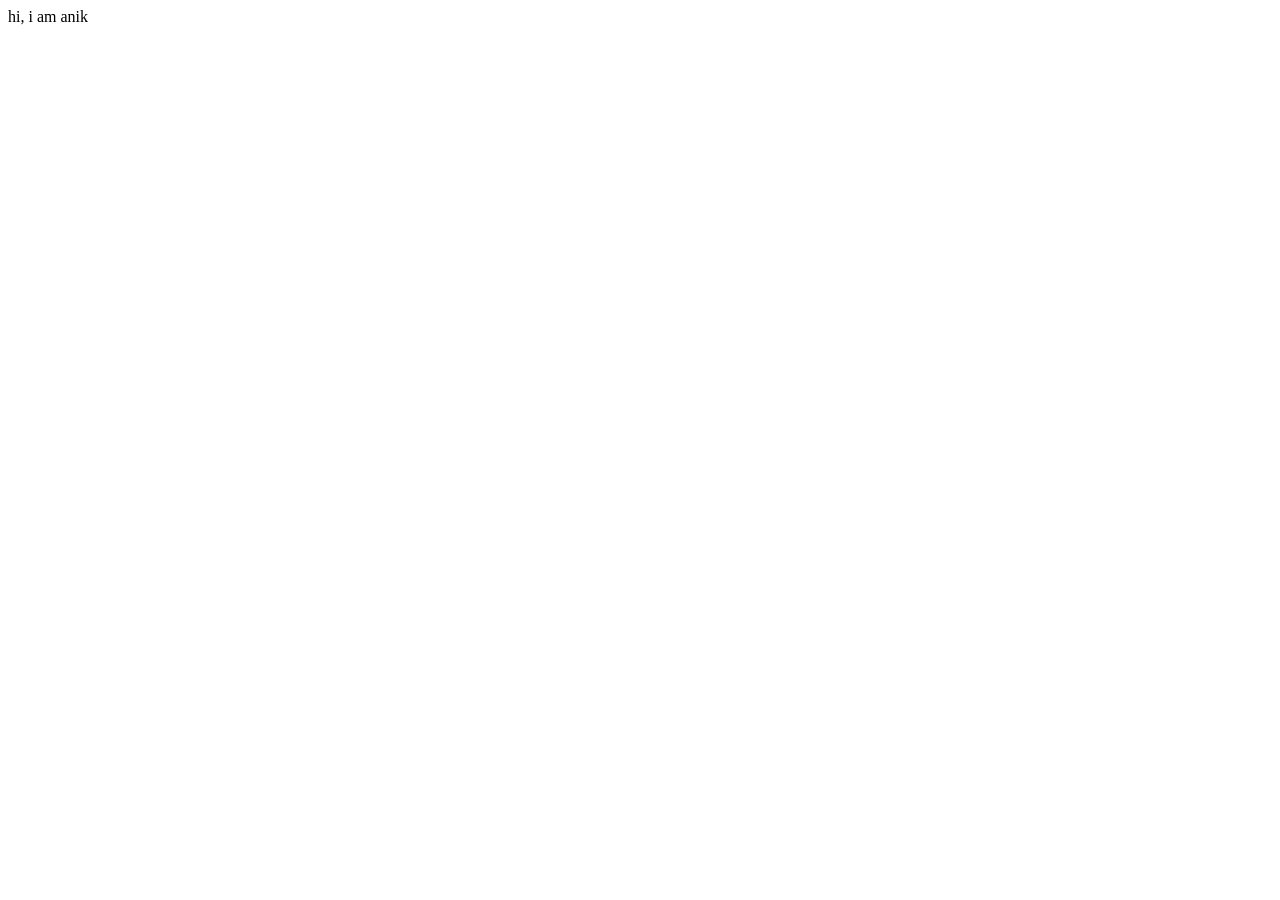
==== index.html @ 0a17de77 "first commit" ====
<!DOCTYPE html>
<html lang="en">
<head>
    <meta charset="UTF-8">
    <meta name="viewport" content="width=device-width, initial-scale=1.0">
    <title>Document</title>
    <link rel="stylesheet" href="style.css">
</head>
<body>
   hi, i am anik 
</body>
</html>
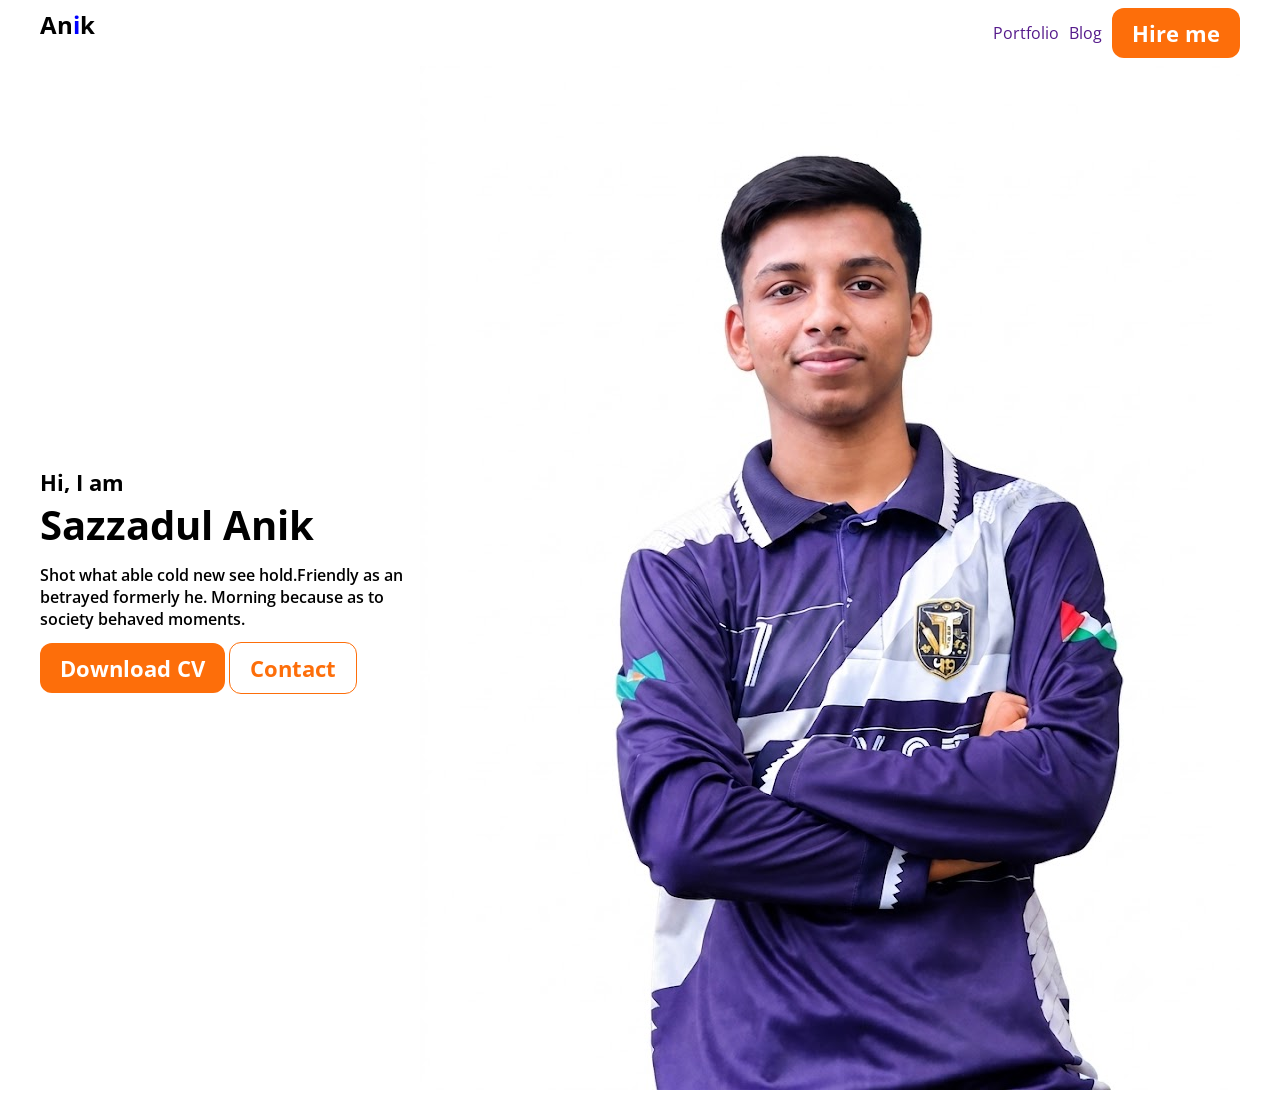
==== commit c5c98cf0: "b-14-web-portfolio" ====
--- a/index.html
+++ b/index.html
@@ -5,8 +5,44 @@
     <meta name="viewport" content="width=device-width, initial-scale=1.0">
     <title>Document</title>
     <link rel="stylesheet" href="style.css">
+
+<link rel="preconnect" href="https://fonts.googleapis.com">
+<link rel="preconnect" href="https://fonts.gstatic.com" crossorigin>
+<link href="https://fonts.googleapis.com/css2?family=Open+Sans:ital,wght@0,300..800;1,300..800&display=swap" rel="stylesheet">
 </head>
 <body>
-   hi, i am anik 
+   
+<header>
+    <nav class="container">
+        <h2 class="logo">An<span class="logo-i">i</span>k</h2>
+
+<ul>
+    <li><a href="">Portfolio</a></li>
+    <li><a href="">Blog</a></li>
+    <li><button class="common-button">Hire me</button></li>
+</ul>
+
+    </nav>
+</header>
+
+<section class="hero-parent container">
+
+    <div class="hero-left">
+        <p class="hero-left-p-1">Hi, I am</p>
+        <h2>Sazzadul Anik</h2>
+        <p  class="hero-left-p-2">Shot what able cold new see hold.Friendly as an betrayed formerly he. Morning because as to society behaved moments.</p>
+    
+        <div class="hero-left-button-parent">
+        <button class="common-button">Download CV</button>
+        <button class="outline-button">Contact</button>
+      </div>
+    </div>
+    </div>
+
+    <div class="hero-right">
+<img src="anik's pic.jfif" alt="">
+    </div>
+</section>
+
 </body>
 </html>
--- a/style.css
+++ b/style.css
@@ -0,0 +1,106 @@
+*{
+    padding: 0;
+    margin: 0;
+     font-family: "Open Sans", sans-serif;
+}
+
+.common-button{
+    background-color: #fd6e0a;
+    padding: 10px 20px;
+    border-radius: 12px;
+    font-weight: bold;
+    font-size: 22px;
+    color: white;
+    border: none;
+    cursor: pointer;
+}
+
+.outline-button{
+    background-color: white;
+    padding: 10px 20px;
+    border-radius: 12px;
+    font-weight: bold;
+    font-size: 22px;
+    color: #fd6e0a;
+    cursor: pointer;
+    border: 1px solid #fd6e0a
+    
+    
+    
+}
+
+.container{
+    max-width: 1200px;
+    margin: auto;
+}
+
+header{
+    background-color: white;
+}
+
+nav{
+
+    display: flex;
+    justify-content: space-between;
+    padding: 8px 0;
+
+}
+
+.logo{
+    font-style: 32px;
+    font-weight: bold;
+}
+
+.logo-i{
+color: blue;
+}
+
+ul{
+    display: flex;
+    justify-content: space-between;
+    list-style: none;
+    gap: 10px;
+    align-items: center;
+}
+
+ul li a{
+    text-decoration: none;
+}
+
+
+
+.hero-parent{
+   display: flex;
+   justify-content: space-between;
+   align-items: center;
+  
+    
+ 
+}   
+
+.hero-left-p-1{
+    font-size: 22px;
+    font-weight: 700;
+    
+
+}
+
+.hero-left-p-2{8
+      font-size: 15px;
+    font-weight: 600;
+
+}
+.hero-left h2{
+    font-weight: bold;
+    font-size: 40px;
+    margin-bottom: 12px;
+}       
+
+
+.hero-left-button-parent{
+    margin-top: 12px;
+}
+
+.hero-parent-root{
+    justify-content: space-between;
+}
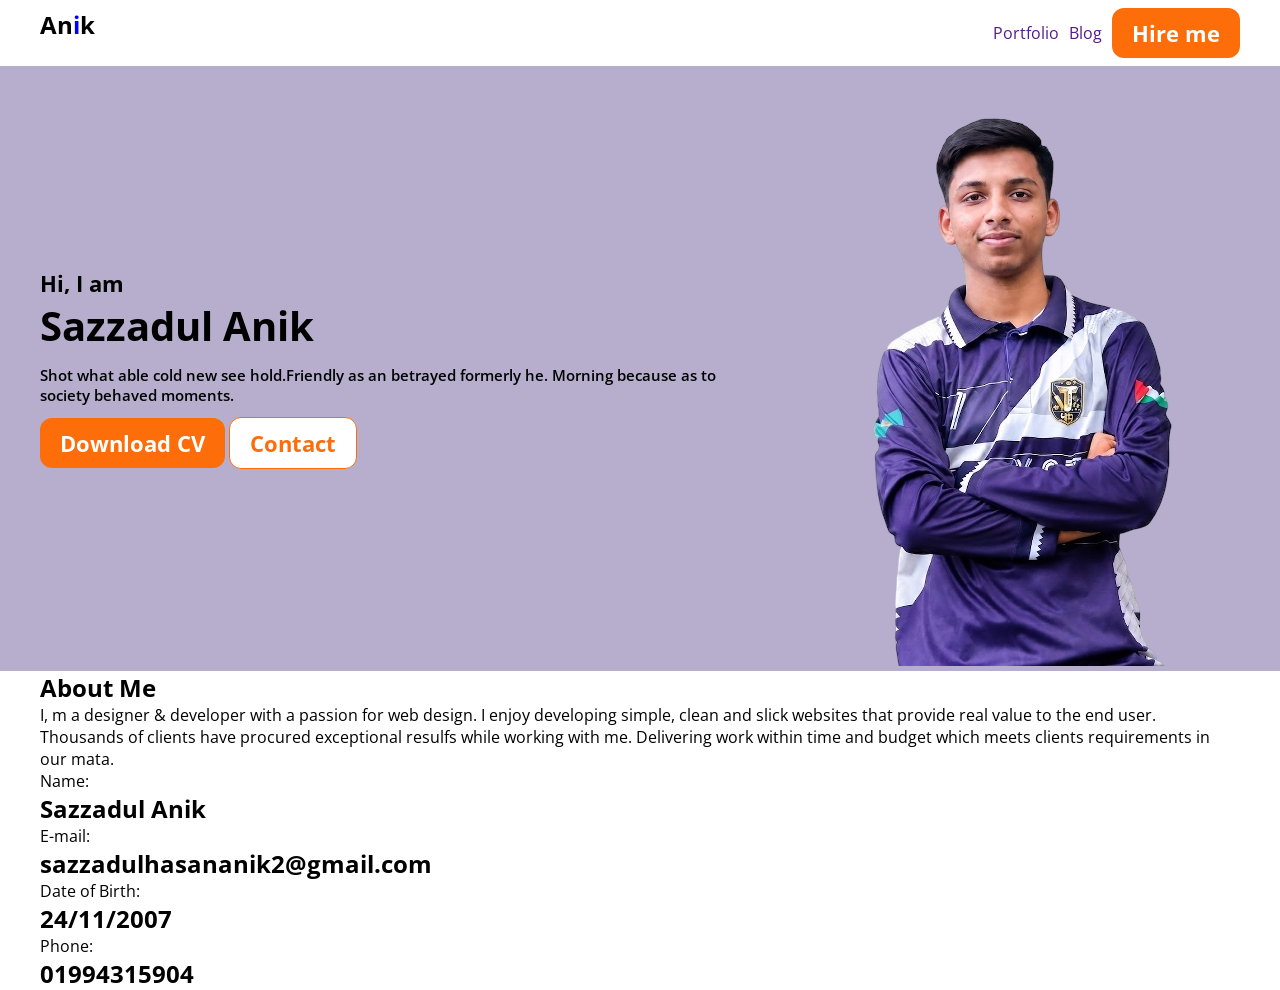
==== commit 0cdef625: "b14-web-portfolio" ====
--- a/index.html
+++ b/index.html
@@ -25,8 +25,10 @@
     </nav>
 </header>
 
-<section class="hero-parent container">
+<section class="hero-parent-root">
+    <div class="hero-parent container">
 
+    
     <div class="hero-left">
         <p class="hero-left-p-1">Hi, I am</p>
         <h2>Sazzadul Anik</h2>
@@ -37,10 +39,35 @@
         <button class="outline-button">Contact</button>
       </div>
     </div>
-    </div>
+    
 
     <div class="hero-right">
-<img src="anik's pic.jfif" alt="">
+<img src="bce70bf6-a333-463b-8c6c-ab8334625aa6_removalai_preview.png" alt="">
+    </div>
+    </div>
+</section>
+
+<section class="container">
+    <h2>About Me</h2>
+    <p>I, m a designer & developer with a passion for web design. I enjoy developing simple, clean and slick websites that provide real value to the end user. Thousands of clients have procured exceptional resulfs while working with me. Delivering work within time and budget which meets clients requirements in our mata.</p>
+
+    <div>
+        <div>
+            <p>Name: </p>
+            <h2>Sazzadul Anik</h2>
+        </div>
+         <div>
+            <p>E-mail: </p>
+            <h2>sazzadulhasananik2@gmail.com</h2>
+        </div>
+         <div>
+            <p>Date of Birth: </p>
+            <h2>24/11/2007</h2>
+        </div>
+         <div>
+            <p>Phone: </p>
+            <h2>01994315904</h2>
+        </div>
     </div>
 </section>
 
--- a/style.css
+++ b/style.css
@@ -67,13 +67,15 @@
     text-decoration: none;
 }
 
-
+.hero-parent-root{
+ background:rgb(182, 174, 204);
+}
 
 .hero-parent{
    display: flex;
    justify-content: space-between;
    align-items: center;
-  
+ 
     
  
 }   
@@ -85,7 +87,7 @@
 
 }
 
-.hero-left-p-2{8
+.hero-left-p-2{
       font-size: 15px;
     font-weight: 600;
 
@@ -100,7 +102,3 @@
 .hero-left-button-parent{
     margin-top: 12px;
 }
-
-.hero-parent-root{
-    justify-content: space-between;
-}
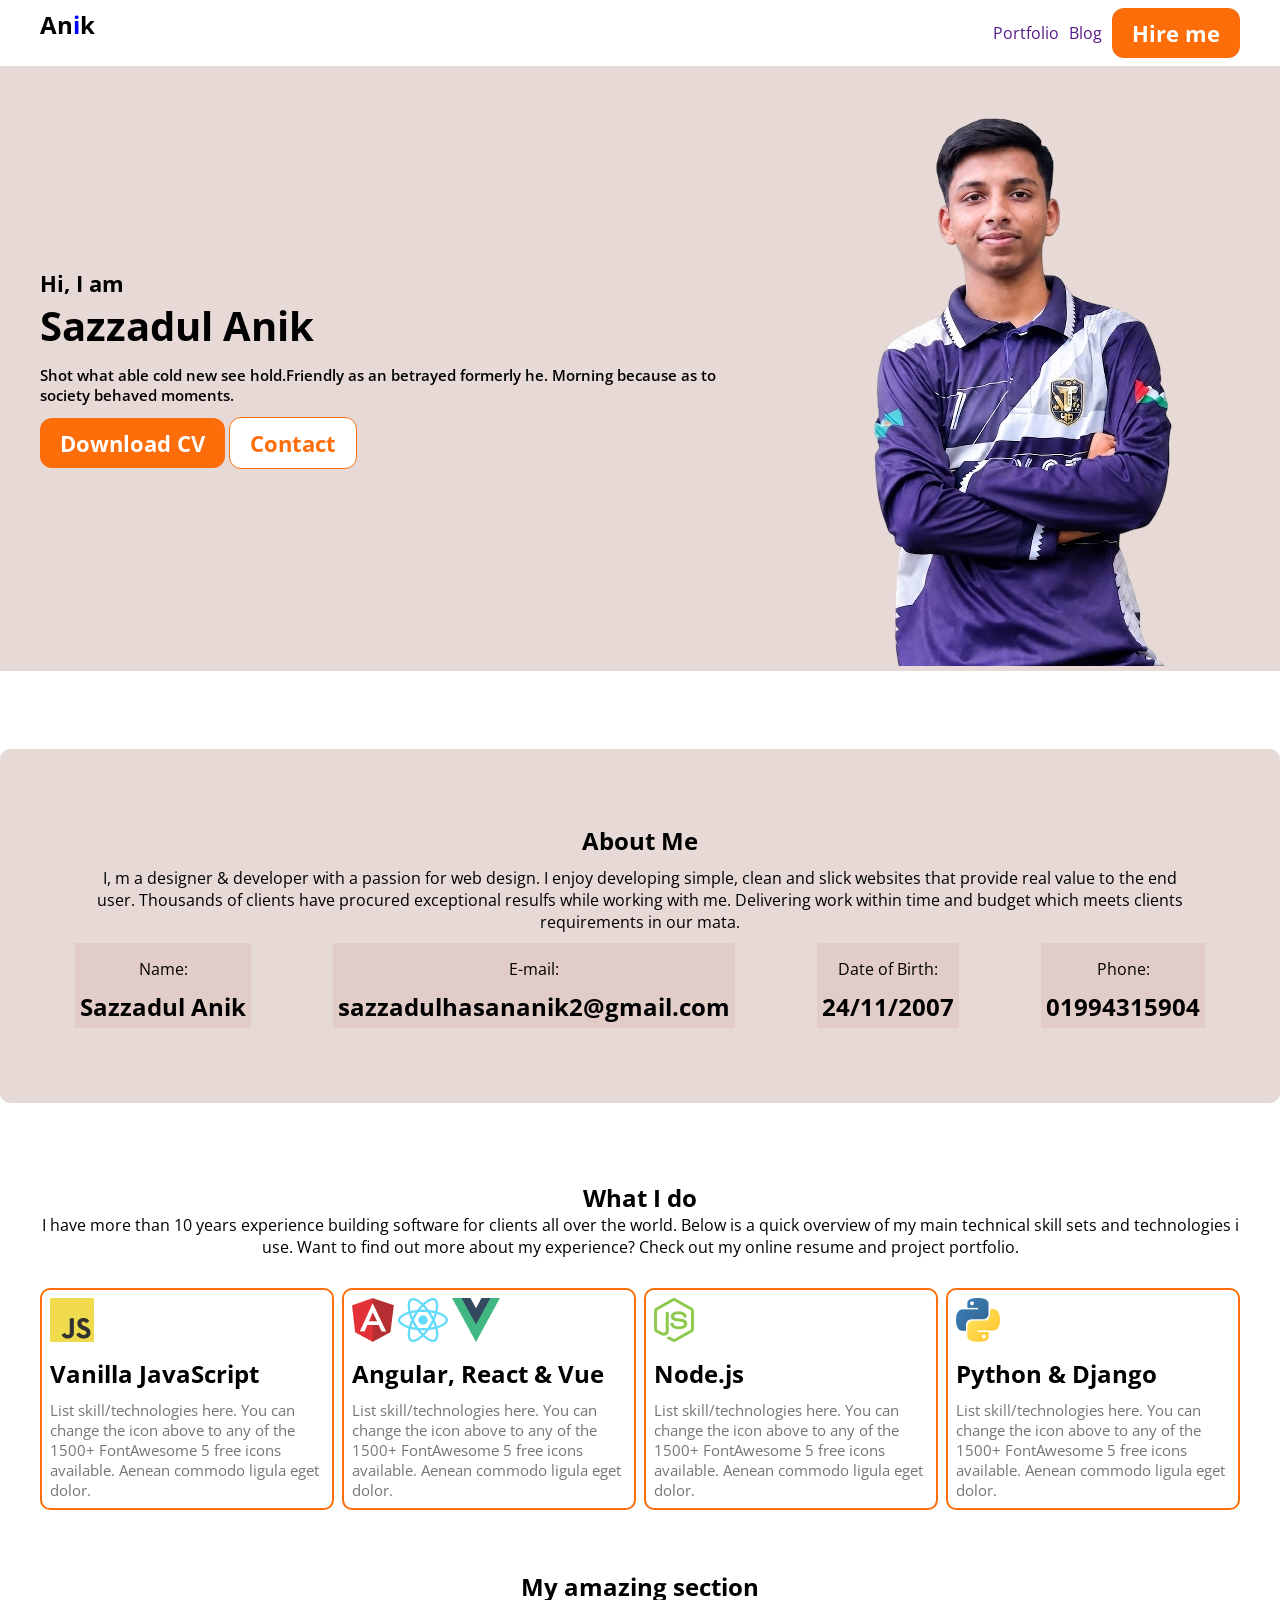
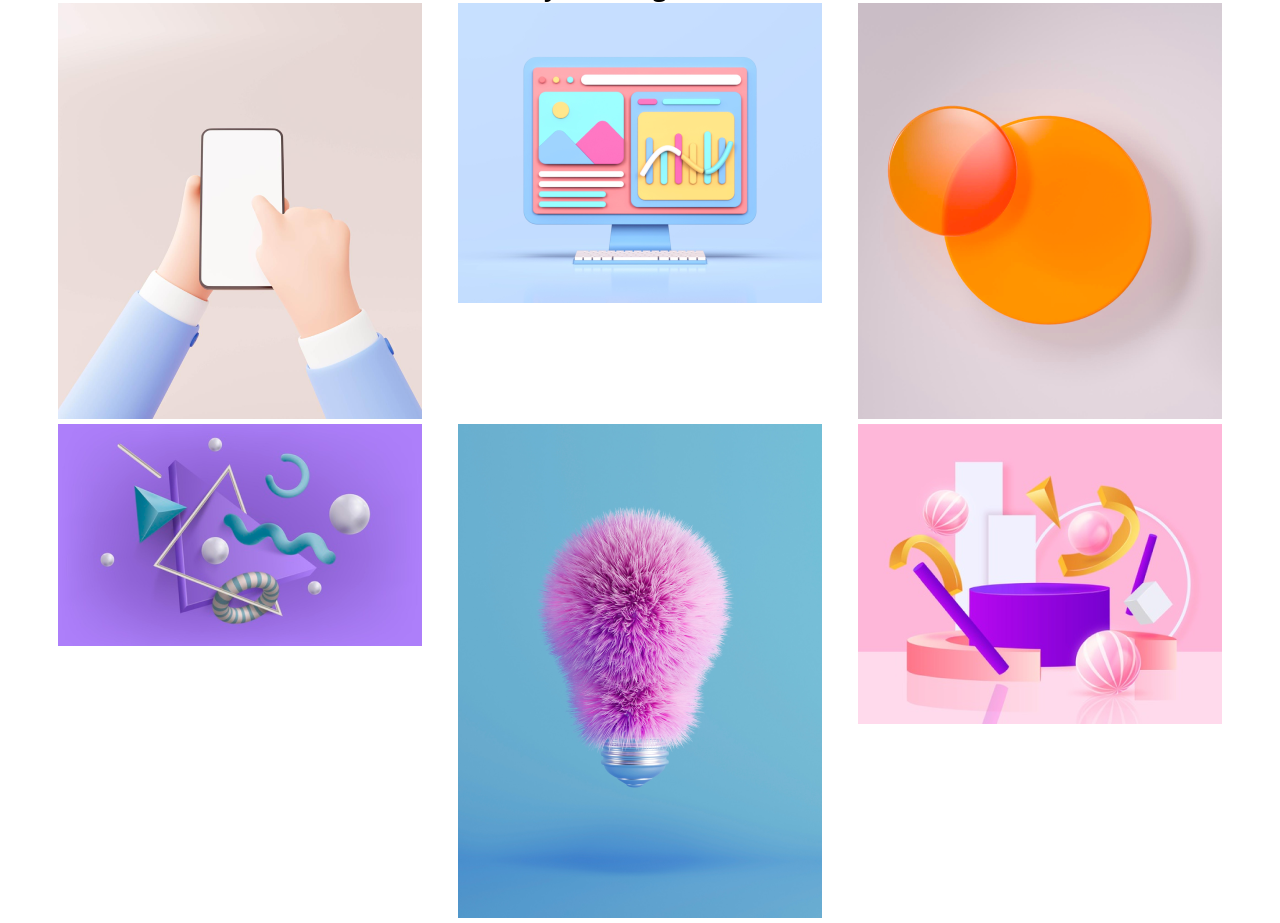
==== commit 0b468495: "b14-web-portfolio" ====
--- a/index.html
+++ b/index.html
@@ -47,29 +47,110 @@
     </div>
 </section>
 
-<section class="container">
+<section class="container about-parent">
     <h2>About Me</h2>
     <p>I, m a designer & developer with a passion for web design. I enjoy developing simple, clean and slick websites that provide real value to the end user. Thousands of clients have procured exceptional resulfs while working with me. Delivering work within time and budget which meets clients requirements in our mata.</p>
 
-    <div>
-        <div>
+    <div class="about-box-parent">
+        <div class="box">
             <p>Name: </p>
             <h2>Sazzadul Anik</h2>
         </div>
-         <div>
+         <div class="box">
             <p>E-mail: </p>
             <h2>sazzadulhasananik2@gmail.com</h2>
         </div>
-         <div>
+         <div class="box">
             <p>Date of Birth: </p>
             <h2>24/11/2007</h2>
         </div>
-         <div>
+         <div  class="box">
             <p>Phone: </p>
             <h2>01994315904</h2>
         </div>
     </div>
 </section>
 
+<section class="what-i-do-parent container">
+    <h2>What I do</h2>
+    <p>I have more than 10 years experience building software for clients all over the world. Below is a quick overview of my main technical skill sets and technologies i use. Want to find out more about my experience? Check out my online resume and project portfolio.</p>
+
+    <div class="what-i-do-card-container">
+
+      <div class="what-i-do-card-">
+     <img src="js.png" alt="">
+     <h2>Vanilla JavaScript</h2>
+     <p>List skill/technologies here.
+     You can change the icon above to any of the
+      1500+ FontAwesome 5 free icons available.
+      Aenean commodo ligula eget dolor.</p>
+
+      </div>
+
+        <div class="what-i-do-card-">
+            <img src="./angular-icon-1 1.png" alt="">
+            <img src="./react.png" alt="">
+            <img src="./vue-9 1.png" alt="">
+            <h2>Angular, React & Vue</h2>
+     <p>List skill/technologies here.
+     You can change the icon above to any of the
+      1500+ FontAwesome 5 free icons available.
+      Aenean commodo ligula eget dolor.</p>
+
+      </div>
+
+        <div class="what-i-do-card-">
+      <img src="./nodejs.png" alt="">
+        <h2>Node.js</h2>
+       <p>List skill/technologies here.
+     You can change the icon above to any of the
+      1500+ FontAwesome 5 free icons available.
+      Aenean commodo ligula eget dolor.</p>
+
+      </div>
+
+        <div class="what-i-do-card-">
+      <img src="./python-5 1.png" alt="">
+      <h2>Python & Django</h2>
+      <p>List skill/technologies here.
+     You can change the icon above to any of the
+      1500+ FontAwesome 5 free icons available.
+      Aenean commodo ligula eget dolor.</p>
+
+      </div>
+    </div>
+      
+    </section>
+
+    <section class="my-amazing-parent container">
+      <h1>My amazing section</h1>
+  
+  <div class="gallery">
+            <div>
+              <img src="./Rectangle 8.png" alt="">
+            </div>
+            
+            <div>
+              <img src="./Rectangle 9.png" alt="">
+            </div>
+            
+            <div>
+              <img src="./Rectangle 10.png" alt="">
+          </div>
+          
+          <div>
+            <img src="./Rectangle 11.png" alt="">
+          </div>
+
+          <div>
+            <img src="./Rectangle 12.png" alt="">
+          </div>
+          
+          <div>
+            <img src="./Rectangle 13.png" alt="">
+          </div>
+        </div>
+    </section>
+    
 </body>
 </html>
--- a/style.css
+++ b/style.css
@@ -68,7 +68,7 @@
 }
 
 .hero-parent-root{
- background:rgb(182, 174, 204);
+ background:rgb(230, 217, 214);
 }
 
 .hero-parent{
@@ -102,3 +102,63 @@
 .hero-left-button-parent{
     margin-top: 12px;
 }
+
+.about-parent{
+     background:rgb(230, 217, 214);
+     margin: 78px auto;
+     border-radius:10px ;
+     padding:75px ;
+     text-align: center;
+
+}
+
+.about-parent p{
+    margin: 10px;
+}
+.about-box-parent{
+    display: flex;
+    justify-content: space-between;
+    gap: 8px;
+}
+.about-box-parent .box{
+      background:rgb(226, 204, 199);
+     padding: 5px;
+     border: 5px;
+}
+
+.what-i-do-parent{
+    margin: 60px auto;
+    text-align: center;
+}
+
+.what-i-do-card-container{
+    margin-top: 30px;
+    display: flex;
+    justify-content: space-between;
+    gap: 8px;
+}
+
+.what-i-do-card-container .what-i-do-card-{
+    border: 2px solid #fd6e0a;
+    padding: 8px;
+    border-radius: 10px;
+    text-align: left;
+}
+.what-i-do-card-container .what-i-do-card- h2{
+    margin: 10px 0;
+}
+
+.what-i-do-card-container .what-i-do-card- p{
+    color: #757575;
+    font-size: 15px;
+}
+
+.my-amazing-parent{
+    text-align: center;
+}
+
+.gallery{
+    display: grid; 
+    grid-template-columns: repeat(3, 1fr);
+}
+
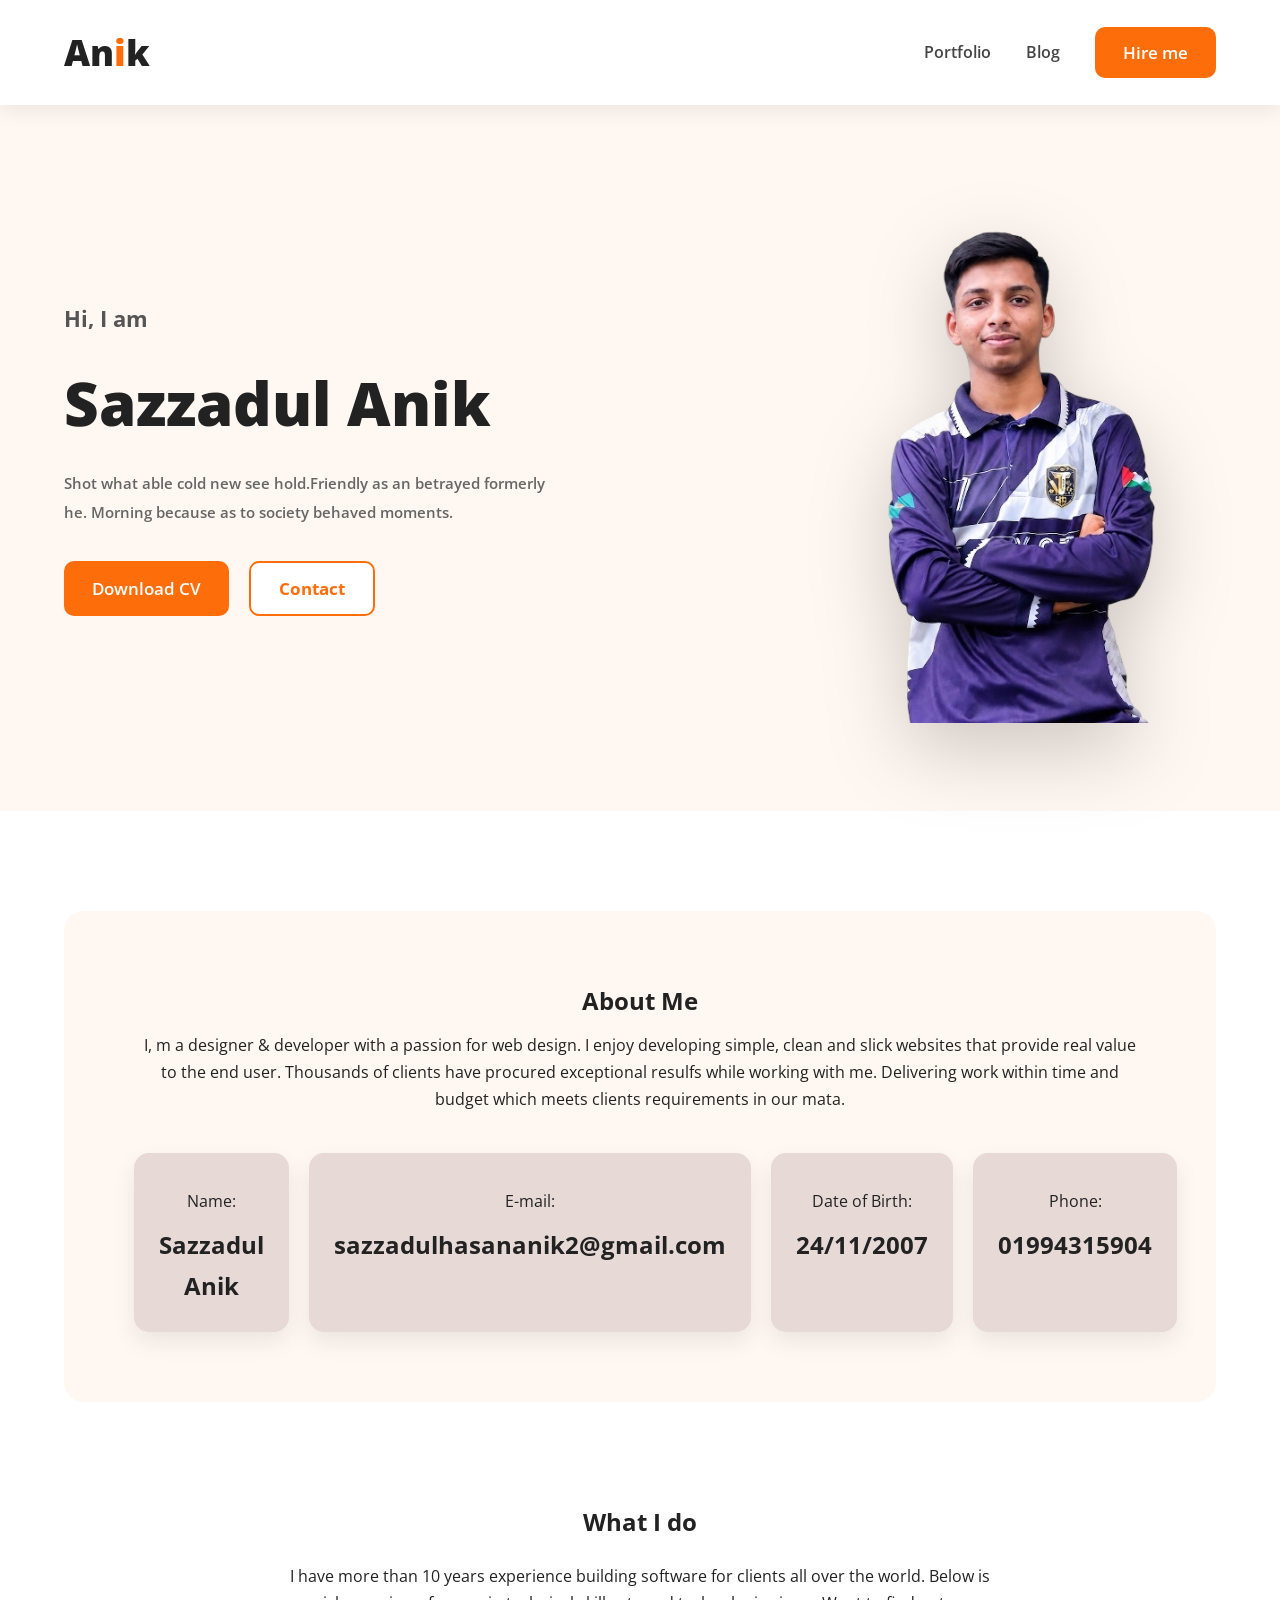
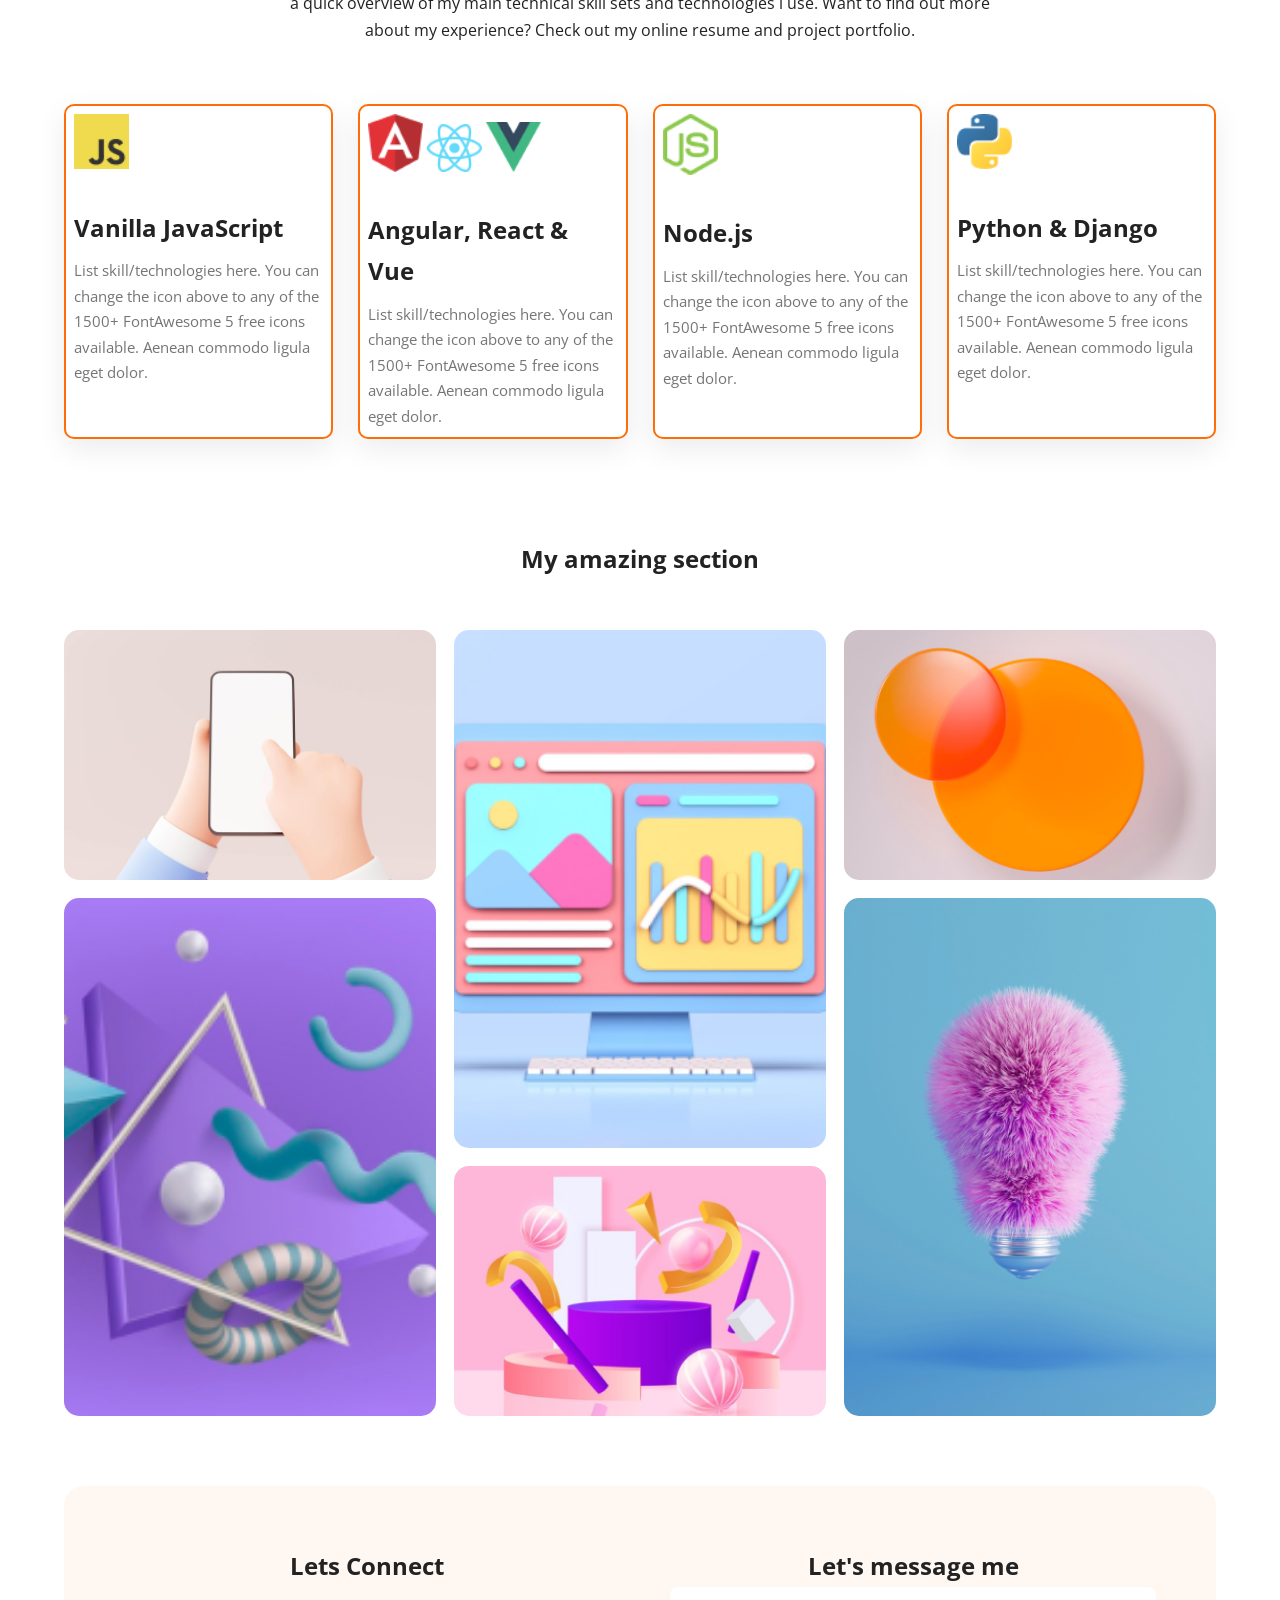
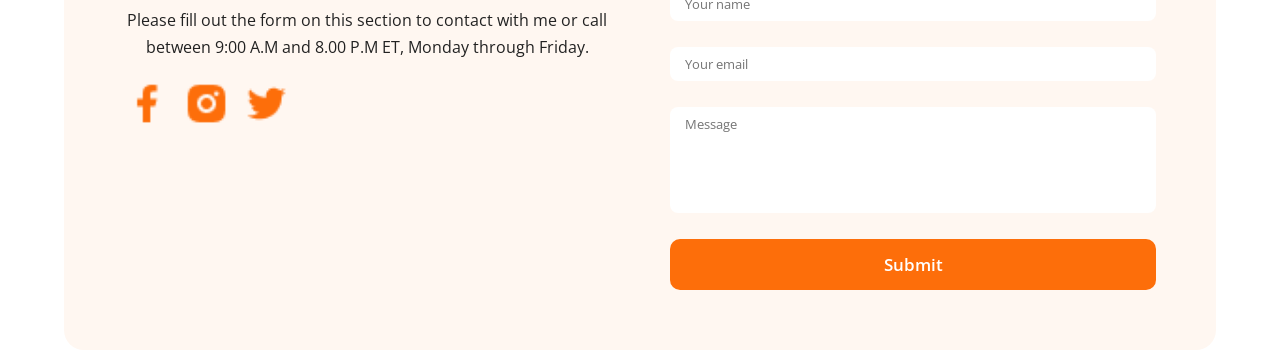
==== commit 0f2ff1fd: "b14-web-portfolio" ====
--- a/index.html
+++ b/index.html
@@ -12,7 +12,8 @@
 </head>
 <body>
    
-<header>
+
+    </nav><header>
     <nav class="container">
         <h2 class="logo">An<span class="logo-i">i</span>k</h2>
 
@@ -22,7 +23,6 @@
     <li><button class="common-button">Hire me</button></li>
 </ul>
 
-    </nav>
 </header>
 
 <section class="hero-parent-root">
@@ -45,6 +45,7 @@
 <img src="bce70bf6-a333-463b-8c6c-ab8334625aa6_removalai_preview.png" alt="">
     </div>
     </div>
+
 </section>
 
 <section class="container about-parent">
@@ -123,34 +124,59 @@
     </section>
 
     <section class="my-amazing-parent container">
+      
       <h1>My amazing section</h1>
-  
-  <div class="gallery">
-            <div>
-              <img src="./Rectangle 8.png" alt="">
+      
+
+        <div class="gallery">
+          <div class="box-1">
+            <img src="./Rectangle 8.png" alt="">
+          </div>
+          
+          <div class="box-2">
+            <img src="./Rectangle 9.png" alt="">
             </div>
             
-            <div>
-              <img src="./Rectangle 9.png" alt="">
-            </div>
-            
-            <div>
+            <div class="box-3">
               <img src="./Rectangle 10.png" alt="">
           </div>
           
-          <div>
+          <div class="box-4">
             <img src="./Rectangle 11.png" alt="">
           </div>
 
-          <div>
-            <img src="./Rectangle 12.png" alt="">
+          <div class="box-5">
+            <img src="./Rectangle 13.png" alt="">
           </div>
           
-          <div>
-            <img src="./Rectangle 13.png" alt="">
+          <div class="box-6">
+            <img  src="./Rectangle 12.png" alt="">
           </div>
         </div>
+      
     </section>
+
+    <footer class="container">
+      <div class="footer-left">
+        <h2>Lets Connect</h2>
+        <p>Please fill out the form on this section to contact with me or call between 9:00 A.M and 8.00 P.M ET, Monday through Friday.</p>
+        <div>
+          <img src="./facebook.png" alt="">
+          <img src="./insta.png" alt="">
+          <img src="./twitter.png" alt="">
+        </div>
+      </div>
+
+      <div>
+          <h2>Let's message me</h2>
+          <form>
+            <input type="text" placeholder="Your name" >
+            <input type="text" placeholder="Your email">
+            <textarea rows="5" placeholder="Message"></textarea>
+             <button class="common-button">Submit</button>
+          </form>
+      </div>
+    </footer>
     
 </body>
 </html>
--- a/style.css
+++ b/style.css
@@ -3,6 +3,10 @@
     margin: 0;
      font-family: "Open Sans", sans-serif;
 }
+
+
+
+
 
 .common-button{
     background-color: #fd6e0a;
@@ -103,6 +107,20 @@
     margin-top: 12px;
 }
 
+
+
+
+
+
+
+
+
+
+
+
+
+
+
 .about-parent{
      background:rgb(230, 217, 214);
      margin: 78px auto;
@@ -121,8 +139,7 @@
     gap: 8px;
 }
 .about-box-parent .box{
-      background:rgb(226, 204, 199);
-     padding: 5px;
+    background-color:rgb(230, 217, 214) ;
      border: 5px;
 }
 
@@ -157,8 +174,424 @@
     text-align: center;
 }
 
+
+
+
+
+
+
+
+
+
 .gallery{
-    display: grid; 
+    margin-top: 20px;
+    display: grid;
+    gap: 12px;
     grid-template-columns: repeat(3, 1fr);
-}
-
+    grid-auto-rows: 250px;
+    grid-template-areas:
+     "one two three"
+     "four two six"
+     "four five six";
+    
+}
+
+.gallery img{
+    height: 100%;
+    width: 100%;
+    object-fit: cover;
+}
+.box-1{
+    grid-area: one;
+}
+.box-2{
+grid-area: two;
+}
+.box-3{
+grid-area: three;
+}
+.box-4{
+grid-area: four;
+}
+.box-5{
+grid-area: five;
+}
+.box-6{
+grid-area: six;
+}
+
+footer{
+    text-align: center;
+    margin-top: 70px !important;
+    display: grid;
+    grid-template-columns: repeat(2, 1fr);
+    justify-content: space-between;
+    gap: 15px;
+    background-color: rgb(230, 217, 214);
+    padding: 20px;
+    border-radius: 10px;
+    
+    footer form {
+        padding: 50px;
+    }
+
+    .footer-left p{
+        margin: 10px, 0;
+    }
+}
+footer form input, footer form textarea{
+    border: none;
+    outline: none;
+    background-color: white;
+    padding: 8px 15px;
+    border-radius: 8px;
+    display: block;
+    width: 100%;
+    margin-bottom: 8px;
+
+}
+
+
+
+
+
+
+
+
+
+
+
+
+*{
+    margin:0;
+    padding:0;
+    box-sizing:border-box;
+    font-family:"Open Sans",sans-serif;
+}
+
+body{
+    background:#ffffff;
+    color:#222;
+    line-height:1.7;
+}
+
+.container{
+    width:90%;
+    max-width:1200px;
+    margin:auto;
+}
+
+
+
+
+
+header{
+    background:#fff;
+    box-shadow:0 5px 20px rgba(0,0,0,.08);
+    position:sticky;
+    top:0;
+    z-index:1000;
+}
+
+nav{
+    display:flex;
+    justify-content:space-between;
+    align-items:center;
+    padding:22px 0;
+}
+
+.logo{
+    font-size:36px;
+    font-weight:800;
+}
+
+.logo-i{
+    color:#FD6E0A;
+}
+
+ul{
+    display:flex;
+    gap:35px;
+    align-items:center;
+    list-style:none;
+}
+
+ul a{
+    text-decoration:none;
+    color:#444;
+    font-weight:600;
+    transition:.3s;
+}
+
+ul a:hover{
+    color:#FD6E0A;
+}
+
+
+
+
+
+.common-button{
+    background:#FD6E0A;
+    color:#fff;
+    border:none;
+    padding:14px 28px;
+    border-radius:10px;
+    font-size:17px;
+    font-weight:600;
+    cursor:pointer;
+    transition:.3s;
+}
+
+.common-button:hover{
+    transform:translateY(-4px);
+    box-shadow:0 15px 30px rgba(253,110,10,.3);
+}
+
+.outline-button{
+    background:#fff;
+    color:#FD6E0A;
+    border:2px solid #FD6E0A;
+    padding:14px 28px;
+    border-radius:10px;
+    font-size:17px;
+    cursor:pointer;
+    transition:.3s;
+}
+
+.outline-button:hover{
+    background:#FD6E0A;
+    color:white;
+}
+
+
+
+
+
+.hero-parent-root{
+    background:#FFF7F1;
+    padding:80px 0;
+}
+
+.hero-parent{
+    display:flex;
+    justify-content:space-between;
+    align-items:center;
+    gap:60px;
+}
+
+.hero-left h2{
+    font-size:60px;
+    font-weight:800;
+    margin:15px 0;
+}
+
+.hero-left-p-1{
+    font-size:22px;
+    color:#555;
+}
+
+.hero-left-p-2{
+    color:#666;
+    max-width:500px;
+    line-height:1.9;
+}
+
+.hero-left-button-parent{
+    margin-top:35px;
+    display:flex;
+    gap:20px;
+}
+
+.hero-right img{
+    width:430px;
+    filter:drop-shadow(0 25px 40px rgba(0,0,0,.2));
+}
+
+
+
+
+
+.about-parent{
+    background:#FFF7F1;
+    border-radius:20px;
+    padding:70px;
+    margin:100px auto;
+}
+
+.about-box-parent{
+    margin-top:40px;
+    display:grid;
+    grid-template-columns:repeat(4,1fr);
+    gap:20px;
+}
+
+.box{
+    background:#fff;
+    padding:25px;
+    border-radius:15px;
+    box-shadow:0 10px 25px rgba(0,0,0,.08);
+}
+
+
+
+
+
+.what-i-do-parent{
+    margin:100px auto;
+    text-align:center;
+}
+
+.what-i-do-parent>p{
+    max-width:700px;
+    margin:20px auto;
+}
+
+.what-i-do-card-container{
+    margin-top:60px;
+    display:grid;
+    grid-template-columns:repeat(4,1fr);
+    gap:25px;
+}
+
+.what-i-do-card-{
+    background:#fff;
+    padding:30px;
+    border-radius:18px;
+    box-shadow:0 10px 30px rgba(0,0,0,.08);
+    transition:.3s;
+}
+
+.what-i-do-card-:hover{
+    transform:translateY(-10px);
+    box-shadow:0 20px 45px rgba(0,0,0,.12);
+}
+
+.what-i-do-card- img{
+    width:55px;
+    margin-bottom:20px;
+}
+
+
+
+
+
+
+.gallery{
+    margin-top:50px;
+    gap:18px;
+}
+
+.gallery img{
+    border-radius:15px;
+    transition:.4s;
+}
+
+.gallery img:hover{
+    transform:scale(1.05);
+}
+
+
+
+
+footer{
+    margin:100px auto;
+    display:grid;
+    grid-template-columns:1fr 1fr;
+    gap:60px;
+    background:#FFF7F1;
+    padding:60px;
+    border-radius:20px;
+}
+
+.footer-left p{
+    margin:20px 0;
+}
+
+footer form{
+    display:flex;
+    flex-direction:column;
+    gap:18px;
+}
+
+footer input,
+footer textarea{
+    width:100%;
+    padding:16px;
+    border:1px solid #ddd;
+    border-radius:10px;
+    outline:none;
+}
+
+footer textarea{
+    resize:none;
+}
+
+footer input:focus,
+footer textarea:focus{
+    border-color:#FD6E0A;
+}
+
+.footer-left div{
+    display:flex;
+    gap:15px;
+}
+
+.footer-left img{
+    width:45px;
+    cursor:pointer;
+    transition:.3s;
+}
+
+.footer-left img:hover{
+    transform:translateY(-5px);
+}
+
+
+
+
+
+
+
+@media(max-width:992px){
+
+.hero-parent{
+flex-direction:column-reverse;
+text-align:center;
+}
+
+.about-box-parent{
+grid-template-columns:repeat(2,1fr);
+}
+
+.what-i-do-card-container{
+grid-template-columns:repeat(2,1fr);
+}
+
+footer{
+grid-template-columns:1fr;
+}
+
+}
+
+@media(max-width:768px){
+
+.about-box-parent,
+.what-i-do-card-container{
+grid-template-columns:1fr;
+}
+
+.gallery{
+grid-template-columns:1fr;
+grid-template-areas:none;
+}
+
+.gallery>div{
+grid-area:auto;
+}
+
+.hero-left h2{
+font-size:42px;
+}
+
+}
